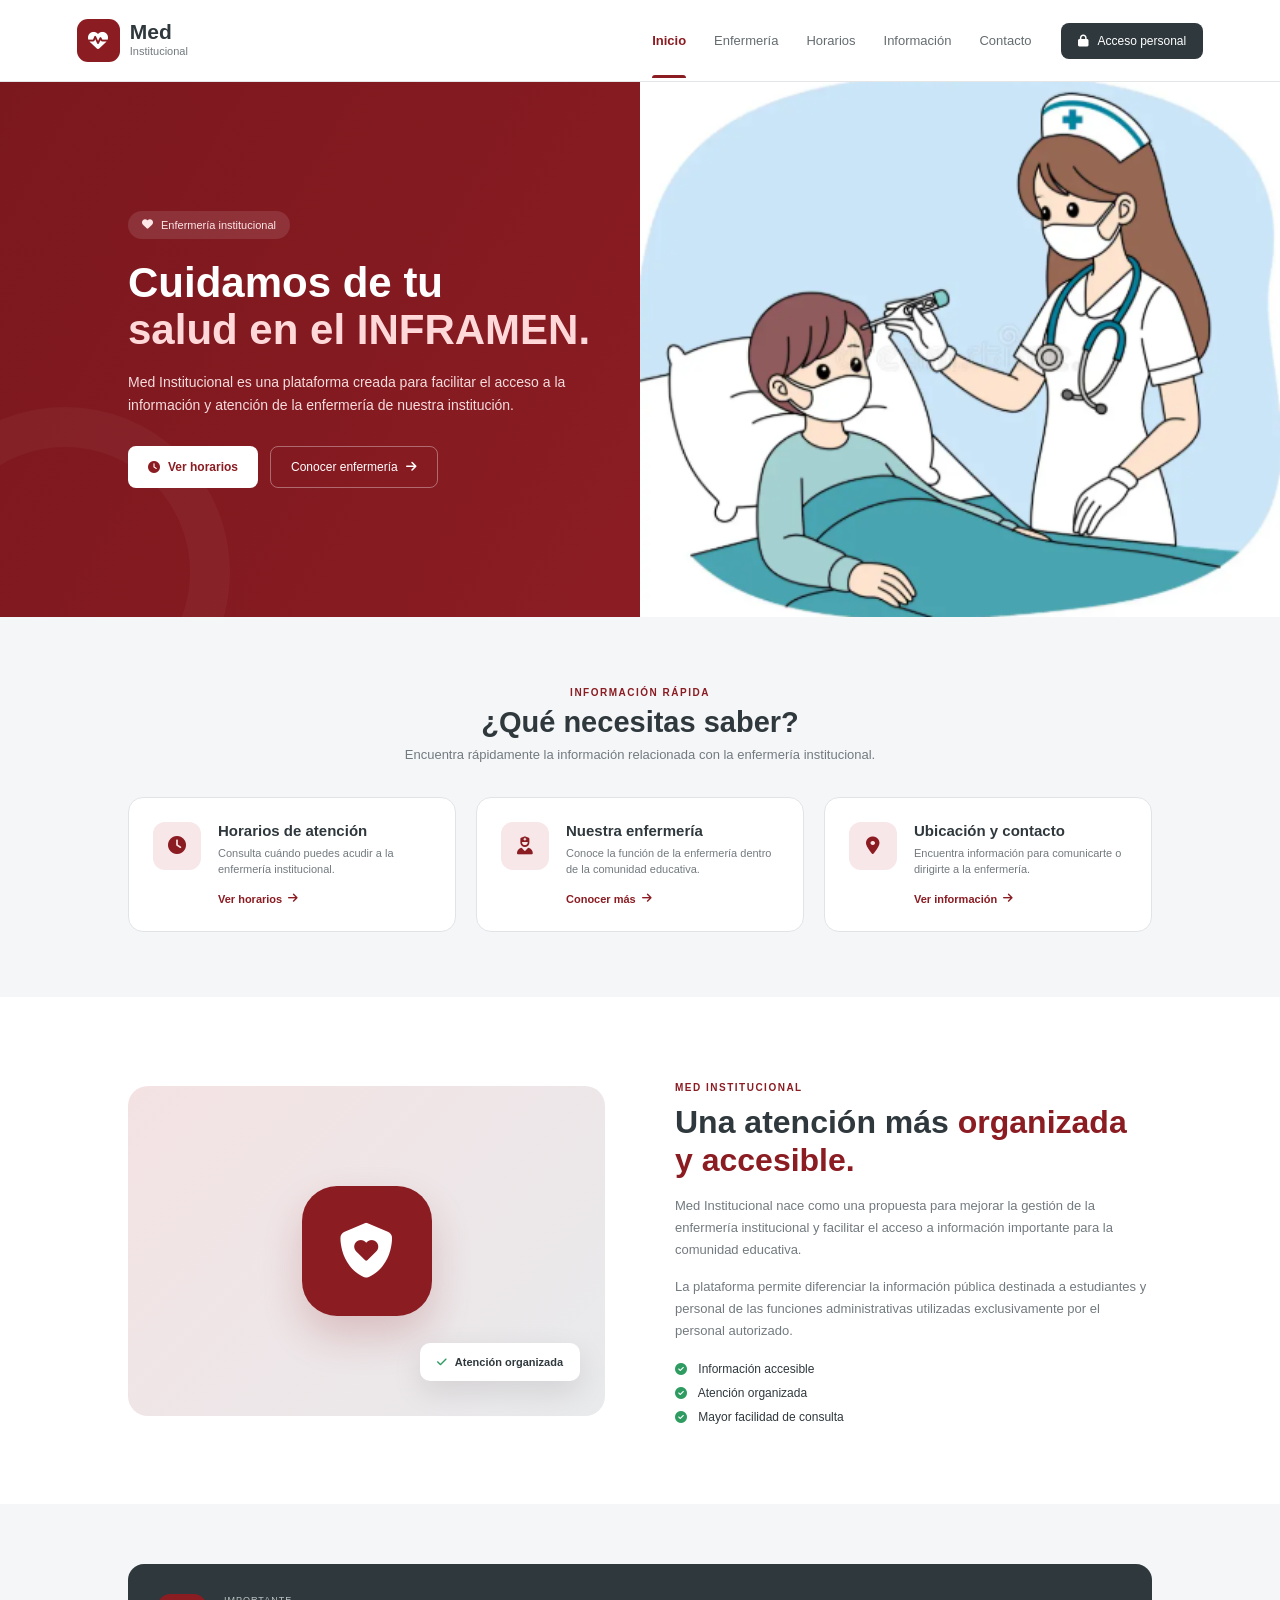
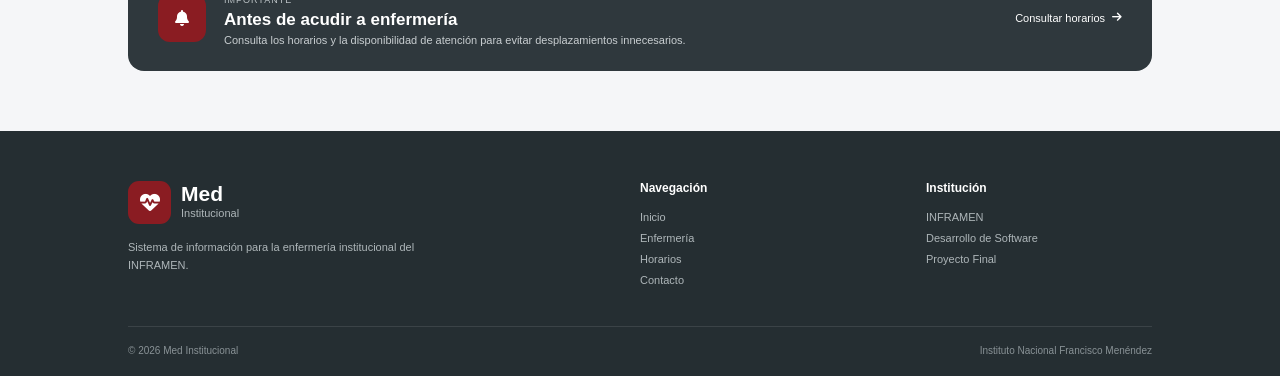
==== index.html @ 1b0b0758 "Rename pantalla_pricipal.html to index.html" ====
<!DOCTYPE html>
<html lang="es">

<head>
    <meta charset="UTF-8">
    <meta name="viewport" content="width=device-width, initial-scale=1.0">
    <title>Med Institucional | INFRAMEN</title>
    <link rel="stylesheet" href="style_principal.css">
    <!-- Font Awesome -->
    <link rel="stylesheet" href="https://cdnjs.cloudflare.com/ajax/libs/font-awesome/6.5.2/css/all.min.css">
</head>

<body>

    <!-- ==========================
         NAVEGACIÓN
    =========================== -->

    <header class="navbar">

        <div class="logo">
            <div class="logo-icon">
                <i class="fa-solid fa-heart-pulse"></i>
            </div>
            <div class="logo-text">
                <h2>Med</h2>
                <span>Institucional</span>
            </div>
        </div>

        <nav class="nav-menu">
            <a href="pantalla_principal.html" class="active">Inicio</a>
            <a href="enfermeria.html">Enfermería</a>
            <a href="horarios.html">Horarios</a>
            <a href="#informacion">Información</a>
            <a href="contacto.html">Contacto</a>
        </nav>

        <a href="#" class="staff-button">
            <i class="fa-solid fa-lock"></i>
            Acceso personal
        </a>

    </header>


    <!-- ==========================
         HERO PRINCIPAL
    =========================== -->

    <main>

        <section class="hero">

            <div class="hero-content">

                <div class="welcome-tag">
                    <i class="fa-solid fa-heart"></i>
                    Enfermería institucional
                </div>

                <h1>
                    Cuidamos de tu
                    <span>salud en el INFRAMEN.</span>
                </h1>

                <p>
                    Med Institucional es una plataforma creada para
                    facilitar el acceso a la información y atención
                    de la enfermería de nuestra institución.
                </p>

                <div class="hero-buttons">
                    <a href="horarios.html" class="btn-primary">
                        <i class="fa-solid fa-clock"></i>
                        Ver horarios
                    </a>

                    <a href="enfermeria.html" class="btn-outline">
                        Conocer enfermería
                        <i class="fa-solid fa-arrow-right"></i>
                    </a>
                </div>

            </div>


            <!-- CONTENEDOR DE IMAGEN (50% DERECHO) -->

            <div class="hero-card-container">
                <img src="imagen_doctor.png" alt="Enfermería INFRAMEN" class="hero-image">
            </div>

        </section>


        <!-- ==========================
             ACCESOS RÁPIDOS
        =========================== -->

        <section class="quick-section">

            <div class="section-title">
                <span>Información rápida</span>
                <h2>¿Qué necesitas saber?</h2>
                <p>
                    Encuentra rápidamente la información
                    relacionada con la enfermería institucional.
                </p>
            </div>

            <div class="quick-grid">

                <a href="horarios.html" class="info-card">
                    <div class="info-icon">
                        <i class="fa-solid fa-clock"></i>
                    </div>
                    <div class="info-card-content">
                        <h3>Horarios de atención</h3>
                        <p>
                            Consulta cuándo puedes acudir
                            a la enfermería institucional.
                        </p>
                        <span>
                            Ver horarios
                            <i class="fa-solid fa-arrow-right"></i>
                        </span>
                    </div>
                </a>

                <a href="enfermeria.html" class="info-card">
                    <div class="info-icon">
                        <i class="fa-solid fa-user-nurse"></i>
                    </div>
                    <div class="info-card-content">
                        <h3>Nuestra enfermería</h3>
                        <p>
                            Conoce la función de la enfermería
                            dentro de la comunidad educativa.
                        </p>
                        <span>
                            Conocer más
                            <i class="fa-solid fa-arrow-right"></i>
                        </span>
                    </div>
                </a>

                <a href="contacto.html" class="info-card">
                    <div class="info-icon">
                        <i class="fa-solid fa-location-dot"></i>
                    </div>
                    <div class="info-card-content">
                        <h3>Ubicación y contacto</h3>
                        <p>
                            Encuentra información para comunicarte
                            o dirigirte a la enfermería.
                        </p>
                        <span>
                            Ver información
                            <i class="fa-solid fa-arrow-right"></i>
                        </span>
                    </div>
                </a>

            </div>

        </section>


        <!-- ==========================
             INFORMACIÓN
        =========================== -->

        <section class="about-section" id="informacion">

            <div class="about-image">
                <div class="about-icon">
                    <i class="fa-solid fa-shield-heart"></i>
                </div>
                <div class="floating-card">
                    <i class="fa-solid fa-check"></i>
                    Atención organizada
                </div>
            </div>

            <div class="about-content">
                <span class="section-label">MED INSTITUCIONAL</span>
                <h2>
                    Una atención más
                    <span>organizada y accesible.</span>
                </h2>
                <p>
                    Med Institucional nace como una propuesta para
                    mejorar la gestión de la enfermería institucional
                    y facilitar el acceso a información importante
                    para la comunidad educativa.
                </p>
                <p>
                    La plataforma permite diferenciar la información
                    pública destinada a estudiantes y personal de las
                    funciones administrativas utilizadas exclusivamente
                    por el personal autorizado.
                </p>

                <div class="benefits">
                    <div>
                        <i class="fa-solid fa-circle-check"></i>
                        Información accesible
                    </div>
                    <div>
                        <i class="fa-solid fa-circle-check"></i>
                        Atención organizada
                    </div>
                    <div>
                        <i class="fa-solid fa-circle-check"></i>
                        Mayor facilidad de consulta
                    </div>
                </div>
            </div>

        </section>


        <!-- ==========================
             AVISO DESTACADO
        =========================== -->

        <section class="notice">

            <div class="notice-icon">
                <i class="fa-solid fa-bell"></i>
            </div>

            <div class="notice-content">
                <span>IMPORTANTE</span>
                <h2>Antes de acudir a enfermería</h2>
                <p>
                    Consulta los horarios y la disponibilidad
                    de atención para evitar desplazamientos
                    innecesarios.
                </p>
            </div>

            <a href="horarios.html">
                Consultar horarios
                <i class="fa-solid fa-arrow-right"></i>
            </a>

        </section>

    </main>


    <!-- ==========================
         FOOTER
    =========================== -->

    <footer>

        <div class="footer-main">

            <div class="footer-brand">
                <div class="logo footer-logo">
                    <div class="logo-icon">
                        <i class="fa-solid fa-heart-pulse"></i>
                    </div>
                    <div class="logo-text">
                        <h2>Med</h2>
                        <span>Institucional</span>
                    </div>
                </div>
                <p>
                    Sistema de información para la
                    enfermería institucional del INFRAMEN.
                </p>
            </div>

            <div class="footer-links">
                <h3>Navegación</h3>
                <a href="pantalla_principal.html">Inicio</a>
                <a href="enfermeria.html">Enfermería</a>
                <a href="horarios.html">Horarios</a>
                <a href="contacto.html">Contacto</a>
            </div>

            <div class="footer-links">
                <h3>Institución</h3>
                <span>INFRAMEN</span>
                <span>Desarrollo de Software</span>
                <span>Proyecto Final</span>
            </div>

        </div>

        <div class="footer-bottom">
            <span>© 2026 Med Institucional</span>
            <span>Instituto Nacional Francisco Menéndez</span>
        </div>

    </footer>

</body>
</html>
---- style_principal.css ----
/* ==========================================
   CONFIGURACIÓN GENERAL
========================================== */

* {
    margin: 0;
    padding: 0;
    box-sizing: border-box;
}

html {
    scroll-behavior: smooth;
}

body {
    font-family: "Segoe UI", Arial, sans-serif;
    background: #F5F6F8;
    color: #2F383D;
}

a {
    text-decoration: none;
}

:root {
    --primary: #8A1C22;
    --primary-dark: #681419;
    --secondary: #2F383D;
    --white: #FFFFFF;
    --light: #E5E7EB;
    --background: #F5F6F8;
    --text: #2F383D;
    --gray: #727A7F;
    --green: #2E9B61;
}


/* ==========================================
   NAVBAR
========================================== */

.navbar {
    width: 100%;
    height: 82px;
    background: white;
    border-bottom: 1px solid #E3E5E7;
    display: flex;
    align-items: center;
    padding: 0 6%;
    position: sticky;
    top: 0;
    z-index: 100;
}

/* LOGO */

.logo {
    display: flex;
    align-items: center;
    gap: 10px;
}

.logo-icon {
    width: 43px;
    height: 43px;
    border-radius: 11px;
    background: var(--primary);
    color: white;
    display: flex;
    justify-content: center;
    align-items: center;
    font-size: 20px;
}

.logo-text h2 {
    font-size: 21px;
    line-height: 18px;
    color: var(--secondary);
}

.logo-text span {
    font-size: 11px;
    color: var(--gray);
}

/* MENU */

.nav-menu {
    display: flex;
    align-items: center;
    gap: 28px;
    margin-left: auto;
    margin-right: 30px;
}

.nav-menu a {
    color: #646C70;
    font-size: 13px;
    font-weight: 500;
    position: relative;
    padding: 30px 0;
    transition: 0.2s;
}

.nav-menu a:hover {
    color: var(--primary);
}

.nav-menu a.active {
    color: var(--primary);
    font-weight: 600;
}

.nav-menu a.active::after {
    content: "";
    position: absolute;
    bottom: 0;
    left: 0;
    width: 100%;
    height: 3px;
    background: var(--primary);
    border-radius: 5px 5px 0 0;
}

/* BOTÓN PERSONAL */

.staff-button {
    background: var(--secondary);
    color: white;
    padding: 11px 17px;
    border-radius: 8px;
    font-size: 12px;
    display: flex;
    align-items: center;
    gap: 8px;
    transition: 0.2s;
}

.staff-button:hover {
    background: var(--primary);
}


/* ==========================================
   HERO (CON FONDO ROJO COMPLETO)
========================================== */

.hero {
    width: 100%;
    min-height: 500px;
    background: linear-gradient(120deg, #7B181E, #971F27);
    display: flex;
    align-items: stretch;
    justify-content: space-between;
    position: relative;
    overflow: hidden;
}

/* Círculos decorativos */
.hero::before {
    content: "";
    width: 450px;
    height: 450px;
    border: 70px solid rgba(255,255,255,0.04);
    border-radius: 50%;
    position: absolute;
    right: -170px;
    top: -170px;
    pointer-events: none;
}

.hero::after {
    content: "";
    width: 250px;
    height: 250px;
    border: 40px solid rgba(255,255,255,0.035);
    border-radius: 50%;
    position: absolute;
    left: -100px;
    bottom: -120px;
    pointer-events: none;
}

/* HERO TEXTO */

.hero-content {
    flex: 1;
    width: 50%;
    padding: 60px 40px 60px 10%;
    display: flex;
    flex-direction: column;
    justify-content: center;
    position: relative;
    z-index: 2;
}

.welcome-tag {
    display: inline-flex;
    align-items: center;
    gap: 8px;
    padding: 8px 14px;
    border-radius: 30px;
    background: rgba(255,255,255,0.11);
    color: #FFE7E8;
    font-size: 11px;
    width: fit-content;
}

.hero h1 {
    color: white;
    font-size: 42px;
    line-height: 1.12;
    margin-top: 20px;
}

.hero h1 span {
    display: block;
    color: #FFD9DA;
}

.hero-content > p {
    color: #F5DCDD;
    font-size: 14px;
    line-height: 1.7;
    max-width: 500px;
    margin-top: 18px;
}

/* BOTONES */

.hero-buttons {
    display: flex;
    gap: 12px;
    margin-top: 28px;
}

.btn-primary,
.btn-outline {
    padding: 13px 20px;
    border-radius: 8px;
    font-size: 12px;
    display: flex;
    align-items: center;
    gap: 8px;
    transition: 0.2s;
}

.btn-primary {
    background: white;
    color: var(--primary);
    font-weight: 600;
}

.btn-primary:hover {
    transform: translateY(-2px);
}

.btn-outline {
    color: white;
    border: 1px solid rgba(255,255,255,0.35);
}

.btn-outline:hover {
    background: rgba(255,255,255,0.1);
}


/* ==========================================
   IMAGEN HERO (OCUPA EL 50% DERECHO)
========================================== */

.hero-card-container {
    width: 50%;
    height: auto;
    position: relative;
    z-index: 2;
    display: flex;
}

.hero-image {
    width: 100%;
    height: 100%;
    object-fit: cover;
    border: none;
}


/* ==========================================
   INFORMACIÓN RÁPIDA
========================================== */

.quick-section {
    padding: 65px 10%;
}

.section-title {
    text-align: center;
}

.section-title > span {
    text-transform: uppercase;
    color: var(--primary);
    font-size: 10px;
    font-weight: bold;
    letter-spacing: 1.5px;
}

.section-title h2 {
    font-size: 29px;
    margin-top: 6px;
}

.section-title p {
    color: var(--gray);
    font-size: 13px;
    margin-top: 8px;
}

/* TARJETAS */

.quick-grid {
    display: grid;
    grid-template-columns: repeat(3, 1fr);
    gap: 20px;
    margin-top: 35px;
}

.info-card {
    background: white;
    border: 1px solid #E1E4E7;
    border-radius: 15px;
    padding: 24px;
    display: flex;
    gap: 17px;
    transition: 0.25s;
}

.info-card:hover {
    transform: translateY(-5px);
    border-color: #C88A8D;
    box-shadow: 0 12px 30px rgba(0,0,0,0.06);
}

.info-icon {
    min-width: 48px;
    height: 48px;
    border-radius: 12px;
    background: #F7E7E8;
    color: var(--primary);
    display: flex;
    justify-content: center;
    align-items: center;
    font-size: 18px;
}

.info-card-content h3 {
    font-size: 15px;
    color: var(--secondary);
}

.info-card-content p {
    color: var(--gray);
    font-size: 11px;
    line-height: 1.5;
    margin-top: 6px;
}

.info-card-content span {
    display: inline-flex;
    align-items: center;
    gap: 6px;
    color: var(--primary);
    font-size: 11px;
    font-weight: 600;
    margin-top: 15px;
}


/* ==========================================
   ABOUT
========================================== */

.about-section {
    background: white;
    padding: 80px 10%;
    display: grid;
    grid-template-columns: 1fr 1fr;
    gap: 70px;
    align-items: center;
}

.about-image {
    height: 330px;
    border-radius: 20px;
    background: linear-gradient(135deg, #F4E2E3, #E8EAEC);
    display: flex;
    align-items: center;
    justify-content: center;
    position: relative;
}

.about-icon {
    width: 130px;
    height: 130px;
    border-radius: 35px;
    background: var(--primary);
    color: white;
    display: flex;
    align-items: center;
    justify-content: center;
    font-size: 55px;
    box-shadow: 0 20px 40px rgba(138,28,34,0.2);
}

.floating-card {
    position: absolute;
    bottom: 35px;
    right: 25px;
    background: white;
    padding: 13px 17px;
    border-radius: 10px;
    box-shadow: 0 10px 30px rgba(0,0,0,0.1);
    font-size: 11px;
    font-weight: 600;
}

.floating-card i {
    color: var(--green);
    margin-right: 5px;
}

.section-label {
    color: var(--primary);
    font-size: 10px;
    font-weight: bold;
    letter-spacing: 1.5px;
}

.about-content h2 {
    font-size: 32px;
    line-height: 1.2;
    margin-top: 8px;
}

.about-content h2 span {
    color: var(--primary);
}

.about-content p {
    color: var(--gray);
    font-size: 13px;
    line-height: 1.7;
    margin-top: 15px;
}

.benefits {
    display: flex;
    flex-direction: column;
    gap: 10px;
    margin-top: 20px;
}

.benefits div {
    font-size: 12px;
    color: var(--secondary);
}

.benefits i {
    color: var(--green);
    margin-right: 8px;
}


/* ==========================================
   AVISO
========================================== */

.notice {
    margin: 60px 10%;
    background: var(--secondary);
    border-radius: 16px;
    padding: 25px 30px;
    display: flex;
    align-items: center;
    gap: 18px;
    color: white;
}

.notice-icon {
    width: 48px;
    height: 48px;
    min-width: 48px;
    border-radius: 12px;
    background: var(--primary);
    display: flex;
    align-items: center;
    justify-content: center;
}

.notice-content {
    flex: 1;
}

.notice-content span {
    color: #BFC6C9;
    font-size: 9px;
    letter-spacing: 1px;
}

.notice-content h2 {
    font-size: 17px;
    margin-top: 3px;
}

.notice-content p {
    color: #C9CED1;
    font-size: 11px;
    margin-top: 4px;
}

.notice > a {
    color: white;
    font-size: 11px;
    display: flex;
    align-items: center;
    gap: 7px;
    white-space: nowrap;
}


/* ==========================================
   FOOTER
========================================== */

footer {
    background: #252E32;
    color: white;
    padding: 50px 10% 20px;
}

.footer-main {
    display: grid;
    grid-template-columns: 2fr 1fr 1fr;
    gap: 60px;
}

.footer-brand p {
    color: #AEB6B9;
    font-size: 11px;
    line-height: 1.6;
    max-width: 300px;
    margin-top: 15px;
}

.footer-logo .logo-text h2 {
    color: white;
}

.footer-logo .logo-text span {
    color: #AEB6B9;
}

.footer-links {
    display: flex;
    flex-direction: column;
    gap: 9px;
}

.footer-links h3 {
    font-size: 12px;
    margin-bottom: 7px;
}

.footer-links a,
.footer-links span {
    color: #AEB6B9;
    font-size: 11px;
}

.footer-links a:hover {
    color: white;
}

.footer-bottom {
    border-top: 1px solid rgba(255,255,255,0.1);
    margin-top: 40px;
    padding-top: 18px;
    display: flex;
    justify-content: space-between;
    color: #899296;
    font-size: 10px;
}


/* ==========================================
   RESPONSIVE
========================================== */

@media (max-width: 1000px) {
    .nav-menu {
        gap: 15px;
    }

    .hero-content {
        padding-left: 7%;
    }

    .quick-section,
    .about-section {
        padding-left: 7%;
        padding-right: 7%;
    }

    .quick-grid {
        grid-template-columns: 1fr;
    }

    .about-section {
        grid-template-columns: 1fr;
        gap: 40px;
    }
}


@media (max-width: 800px) {
    .navbar {
        padding: 0 20px;
    }

    .nav-menu {
        display: none;
    }

    .staff-button {
        margin-left: auto;
    }

    .hero {
        flex-direction: column;
    }

    .hero-content {
        width: 100%;
        padding: 40px 25px;
    }

    .hero-card-container {
        width: 100%;
        height: 300px;
    }

    .hero h1 {
        font-size: 34px;
    }

    .quick-section {
        padding: 50px 25px;
    }

    .about-section {
        padding: 55px 25px;
    }

    .notice {
        margin: 40px 25px;
        flex-wrap: wrap;
    }

    .footer-main {
        grid-template-columns: 1fr;
        gap: 35px;
    }

    footer {
        padding: 40px 25px 20px;
    }
}


@media (max-width: 500px) {
    .logo-text {
        display: none;
    }

    .staff-button {
        font-size: 10px;
        padding: 9px 11px;
    }

    .hero h1 {
        font-size: 28px;
    }

    .hero-buttons {
        flex-direction: column;
    }

    .btn-primary,
    .btn-outline {
        justify-content: center;
    }

    .about-image {
        height: 250px;
    }

    .notice > a {
        width: 100%;
        justify-content: center;
        padding-top: 8px;
    }

    .footer-bottom {
        flex-direction: column;
        gap: 8px;
    }
}
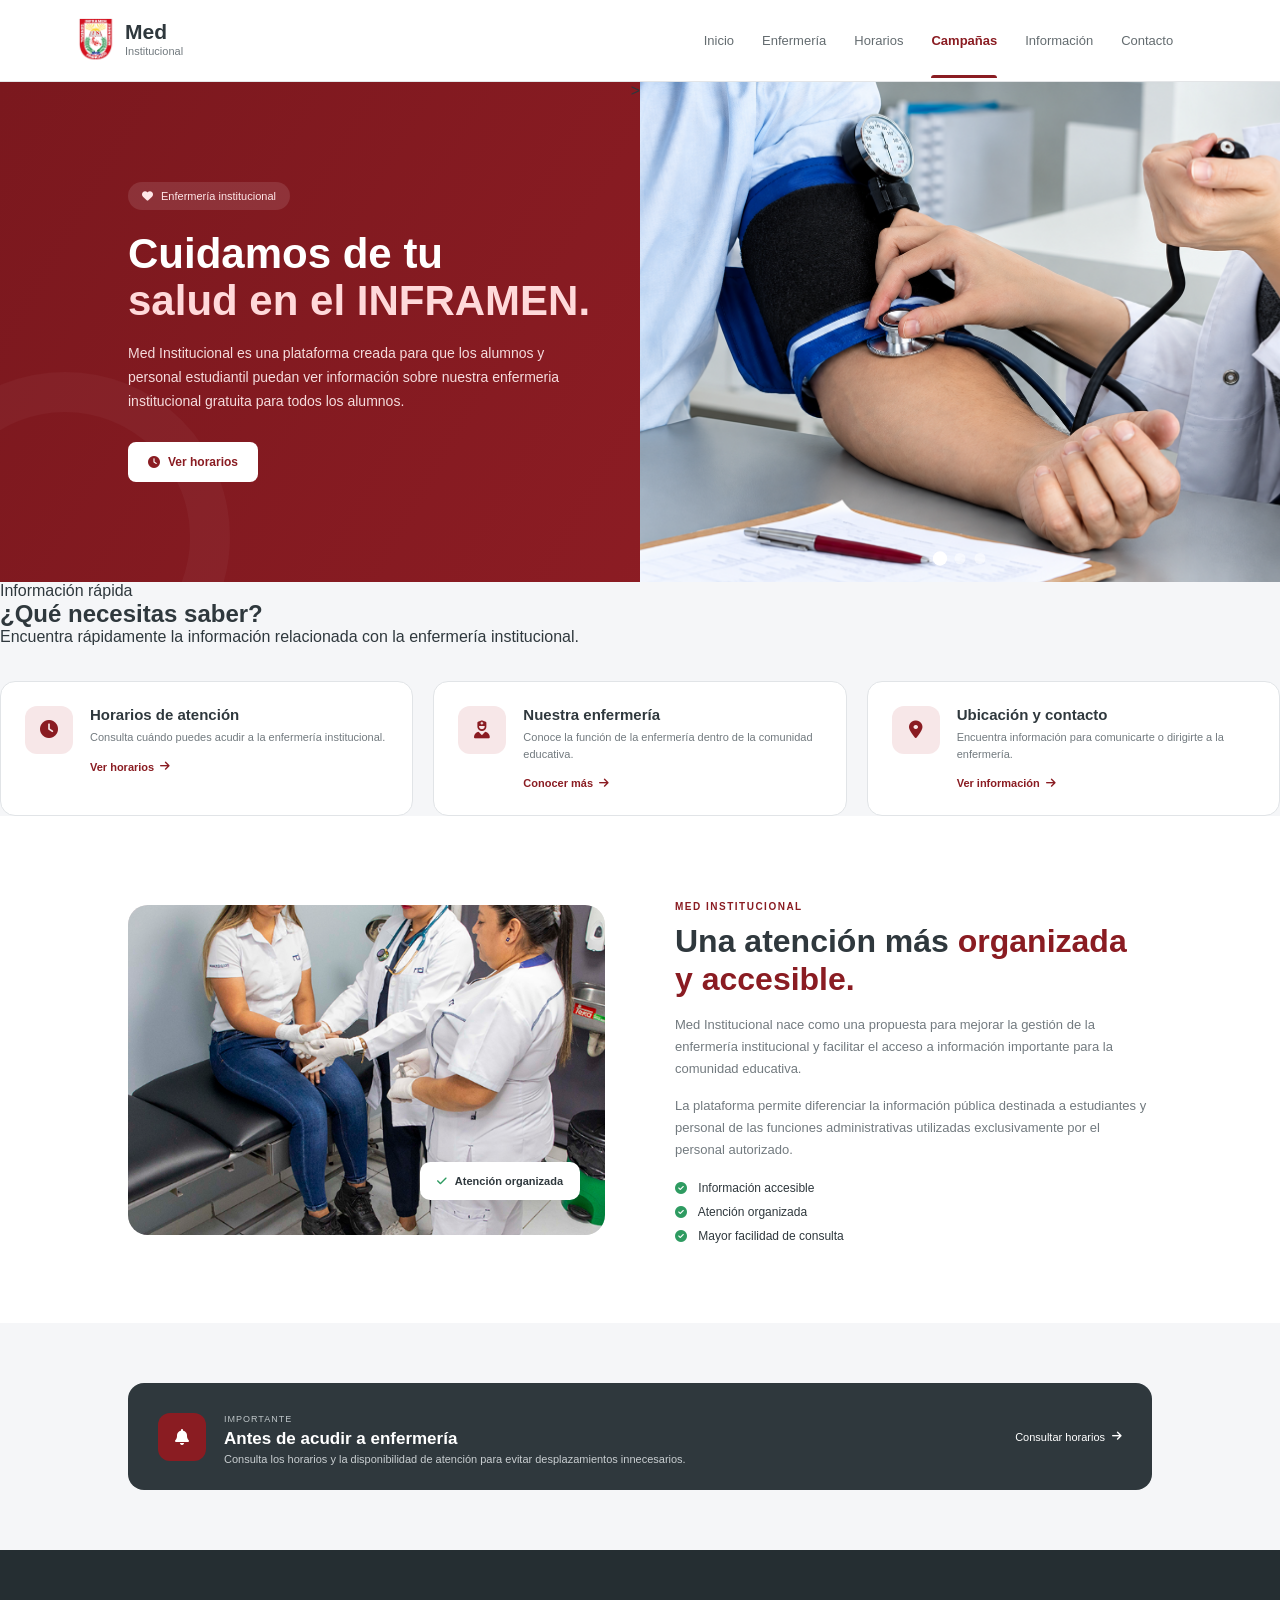
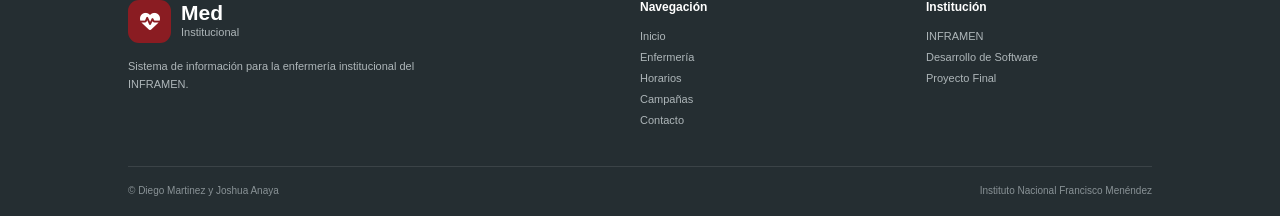
==== commit 9c72a0c9: "Add files via upload" ====
--- a/index.html
+++ b/index.html
@@ -9,39 +9,81 @@
     <!-- Font Awesome -->
     <link rel="stylesheet" href="https://cdnjs.cloudflare.com/ajax/libs/font-awesome/6.5.2/css/all.min.css">
 </head>
-
+<script src="menu.js"></script>
+    <script>
+document.addEventListener('DOMContentLoaded', function () {
+    var carrusel = document.getElementById('heroCarousel');
+    var contenedorPuntos = document.getElementById('heroDots');
+    if (!carrusel || !contenedorPuntos) return;
+
+    var slides = carrusel.querySelectorAll('.hero-slide');
+    var actual = 0;
+    var intervalo;
+
+    // Crear un punto por cada imagen
+    slides.forEach(function (_, i) {
+        var punto = document.createElement('button');
+        punto.setAttribute('aria-label', 'Ir a la imagen ' + (i + 1));
+        punto.addEventListener('click', function () {
+            mostrar(i);
+            reiniciar();
+        });
+        contenedorPuntos.appendChild(punto);
+    });
+
+    var puntos = contenedorPuntos.querySelectorAll('button');
+
+    function mostrar(n) {
+        slides[actual].classList.remove('active');
+        puntos[actual].classList.remove('active');
+        actual = n;
+        slides[actual].classList.add('active');
+        puntos[actual].classList.add('active');
+    }
+
+    function siguiente() {
+        mostrar((actual + 1) % slides.length);
+    }
+
+    function reiniciar() {
+        clearInterval(intervalo);
+        intervalo = setInterval(siguiente, 4000);
+    }
+
+    puntos[0].classList.add('active');
+    intervalo = setInterval(siguiente, 4000);
+});
+</script>
 <body>
 
     <!-- ==========================
          NAVEGACIÓN
     =========================== -->
 
-    <header class="navbar">
-
-        <div class="logo">
-            <div class="logo-icon">
-                <i class="fa-solid fa-heart-pulse"></i>
-            </div>
-            <div class="logo-text">
-                <h2>Med</h2>
-                <span>Institucional</span>
-            </div>
-        </div>
-
-        <nav class="nav-menu">
-            <a href="pantalla_principal.html" class="active">Inicio</a>
-            <a href="enfermeria.html">Enfermería</a>
-            <a href="horarios.html">Horarios</a>
-            <a href="#informacion">Información</a>
-            <a href="contacto.html">Contacto</a>
-        </nav>
-
-        <a href="#" class="staff-button">
-            <i class="fa-solid fa-lock"></i>
-            Acceso personal
-        </a>
-
-    </header>
+<header class="navbar">
+    <div class="logo">
+        <img src="logo_inframen.png" alt="Logo Med Institucional" class="logo-img">
+        <div class="logo-text"><h2>Med</h2><span>Institucional</span></div>
+    </div>
+
+    <nav class="nav-menu" id="navMenu">
+        <a href="pantalla_principal.html">Inicio</a>
+        <a href="enfermeria.html">Enfermería</a>
+        <a href="horarios.html">Horarios</a>
+        <a href="campañas.html" class="active">Campañas</a>
+        <a href="pantalla_principal.html#informacion">Información</a>
+        <a href="contacto.html">Contacto</a>
+      
+    </nav>
+
+   
+
+    <button class="menu-toggle" id="menuToggle" aria-label="Abrir menú" aria-expanded="false">
+        <i class="fa-solid fa-bars"></i>
+    </button>
+</header>
+
+<div class="menu-overlay" id="menuOverlay"></div>
 
 
     <!-- ==========================
@@ -66,8 +108,8 @@
 
                 <p>
                     Med Institucional es una plataforma creada para
-                    facilitar el acceso a la información y atención
-                    de la enfermería de nuestra institución.
+                    que los alumnos y personal estudiantil puedan ver información sobre nuestra 
+                    enfermeria institucional gratuita para todos los alumnos.
                 </p>
 
                 <div class="hero-buttons">
@@ -75,22 +117,22 @@
                         <i class="fa-solid fa-clock"></i>
                         Ver horarios
                     </a>
-
-                    <a href="enfermeria.html" class="btn-outline">
-                        Conocer enfermería
-                        <i class="fa-solid fa-arrow-right"></i>
-                    </a>
                 </div>
 
             </div>
 
 
-            <!-- CONTENEDOR DE IMAGEN (50% DERECHO) -->
-
-            <div class="hero-card-container">
-                <img src="imagen_doctor.png" alt="Enfermería INFRAMEN" class="hero-image">
-            </div>
-
+         >
+
+          <!-- CARRUSEL DE IMÁGENES (50% DERECHO) -->
+
+<div class="hero-card-container hero-carousel" id="heroCarousel">
+    <img src="imagen_doctor.png" alt="Enfermería INFRAMEN 1" class="hero-slide active">
+    <img src="donacio.png" alt="Enfermería INFRAMEN 2" class="hero-slide">
+    <img src="imagenes/hero3.jpg" alt="Enfermería INFRAMEN 3" class="hero-slide">
+
+    <div class="hero-dots" id="heroDots"></div>
+</div>
         </section>
 
 
@@ -167,21 +209,22 @@
         </section>
 
 
+   
+
+
         <!-- ==========================
              INFORMACIÓN
         =========================== -->
 
         <section class="about-section" id="informacion">
 
-            <div class="about-image">
-                <div class="about-icon">
-                    <i class="fa-solid fa-shield-heart"></i>
-                </div>
-                <div class="floating-card">
-                    <i class="fa-solid fa-check"></i>
-                    Atención organizada
-                </div>
-            </div>
+<div class="about-image">
+    <img src="doctores_revisando.png" alt="Atención en la enfermería del INFRAMEN" class="about-photo">
+    <div class="floating-card">
+        <i class="fa-solid fa-check"></i>
+        Atención organizada
+    </div>
+</div>
 
             <div class="about-content">
                 <span class="section-label">MED INSTITUCIONAL</span>
@@ -280,6 +323,7 @@
                 <a href="pantalla_principal.html">Inicio</a>
                 <a href="enfermeria.html">Enfermería</a>
                 <a href="horarios.html">Horarios</a>
+                <a href="campañas.html">Campañas</a>
                 <a href="contacto.html">Contacto</a>
             </div>
 
@@ -293,11 +337,11 @@
         </div>
 
         <div class="footer-bottom">
-            <span>© 2026 Med Institucional</span>
+            <span>© Diego Martinez y Joshua Anaya</span>
             <span>Instituto Nacional Francisco Menéndez</span>
         </div>
 
     </footer>
 
 </body>
-</html>
+</html>
--- a/style_principal.css
+++ b/style_principal.css
@@ -286,34 +286,24 @@
 
 
 /* ==========================================
-   INFORMACIÓN RÁPIDA
-========================================== */
-
-.quick-section {
-    padding: 65px 10%;
-}
-
-.section-title {
-    text-align: center;
-}
-
-.section-title > span {
-    text-transform: uppercase;
-    color: var(--primary);
-    font-size: 10px;
-    font-weight: bold;
-    letter-spacing: 1.5px;
-}
-
-.section-title h2 {
-    font-size: 29px;
-    margin-top: 6px;
-}
-
-.section-title p {
-    color: var(--gray);
-    font-size: 13px;
-    margin-top: 8px;
+   IMAGEN DE LA SECCIÓN INFORMACIÓN
+========================================== */
+
+.about-image {
+    height: auto;
+    overflow: hidden;
+    background: none;
+}
+
+.about-image .about-photo {
+    position: static;
+    width: 100%;
+    height: auto;
+    display: block;
+}
+
+.about-image .floating-card {
+    z-index: 2;
 }
 
 /* TARJETAS */
@@ -714,4 +704,181 @@
         flex-direction: column;
         gap: 8px;
     }
+}
+/* ==========================================
+   MENÚ RESPONSIVE (SIDEBAR EN CELULAR)
+========================================== */
+
+.navbar .menu-toggle {
+    display: none;
+    background: none;
+    border: none;
+    font-size: 22px;
+    color: #2F383D;
+    cursor: pointer;
+    padding: 8px;
+    margin-left: 10px;
+}
+
+.menu-overlay {
+    display: none;
+    position: fixed;
+    top: 0;
+    left: 0;
+    width: 100%;
+    height: 100%;
+    background: rgba(0, 0, 0, 0.45);
+    z-index: 90;
+}
+
+.menu-overlay.show { display: block; }
+
+.navbar .nav-menu a.menu-staff { display: none; }
+
+@media (max-width: 900px) {
+
+    .navbar .menu-toggle { display: block; }
+
+    .navbar .staff-button { margin-left: auto; }
+
+    .navbar .nav-menu {
+        display: flex;
+        position: fixed;
+        top: 0;
+        right: 0;
+        width: 270px;
+        max-width: 80%;
+        height: 100vh;
+        background: white;
+        flex-direction: column;
+        align-items: stretch;
+        gap: 0;
+        margin: 0;
+        padding: 85px 0 20px;
+        box-shadow: -8px 0 30px rgba(0, 0, 0, 0.15);
+        transform: translateX(100%);
+        transition: transform 0.3s ease;
+        z-index: 200;
+    }
+
+    .navbar .nav-menu.open { transform: translateX(0); }
+
+    .navbar .nav-menu a {
+        padding: 16px 24px;
+        font-size: 15px;
+        border-bottom: 1px solid #F0F0F0;
+    }
+
+    .navbar .nav-menu a.active { background: #F7E7E8; }
+
+    .navbar .nav-menu a.active::after { display: none; }
+
+    .navbar .nav-menu a.menu-staff {
+        display: block;
+        margin: 20px 24px 0;
+        background: #2F383D;
+        color: white;
+        text-align: center;
+        border-radius: 8px;
+        border-bottom: none;
+    }
+}
+
+@media (max-width: 600px) {
+    .navbar .staff-button { display: none; }
+    .navbar .menu-toggle { margin-left: auto; }
+}
+/* ==========================================
+   LOGO CON IMAGEN
+========================================== */
+
+.navbar .logo-img {
+    height: 48px;
+    width: auto;
+    max-width: 180px;
+    object-fit: contain;
+    display: block;
+}
+
+.footer-logo .logo-img {
+    height: 48px;
+    width: auto;
+    max-width: 180px;
+    object-fit: contain;
+    display: block;
+    background: white;
+    padding: 5px;
+    border-radius: 10px;
+}
+
+/* ==========================================
+   CARRUSEL DE LA PORTADA
+========================================== */
+
+.hero-carousel {
+    position: relative;
+    overflow: hidden;
+}
+
+.hero-carousel .hero-slide {
+    position: absolute;
+    top: 0;
+    left: 0;
+    width: 100%;
+    height: 100%;
+    object-fit: cover;
+    opacity: 0;
+    transition: opacity 1s ease;
+}
+
+.hero-carousel .hero-slide.active {
+    opacity: 1;
+}
+
+.hero-dots {
+    position: absolute;
+    bottom: 18px;
+    left: 50%;
+    transform: translateX(-50%);
+    display: flex;
+    gap: 9px;
+    z-index: 5;
+}
+
+.hero-dots button {
+    width: 11px;
+    height: 11px;
+    border-radius: 50%;
+    border: none;
+    background: rgba(255, 255, 255, 0.55);
+    cursor: pointer;
+    padding: 0;
+    transition: 0.2s;
+}
+
+.hero-dots button.active {
+    background: white;
+    transform: scale(1.3);
+}
+
+/* ==========================================
+   IMAGEN DE LA SECCIÓN INFORMACIÓN
+========================================== */
+
+.about-image {
+    overflow: hidden;
+}
+
+.about-image .about-photo {
+    position: absolute;
+    top: 0;
+    left: 0;
+    width: 100%;
+    height: 100%;
+    object-fit: cover;
+    display: block;
+}
+
+.about-image .floating-card {
+    z-index: 2;
 }
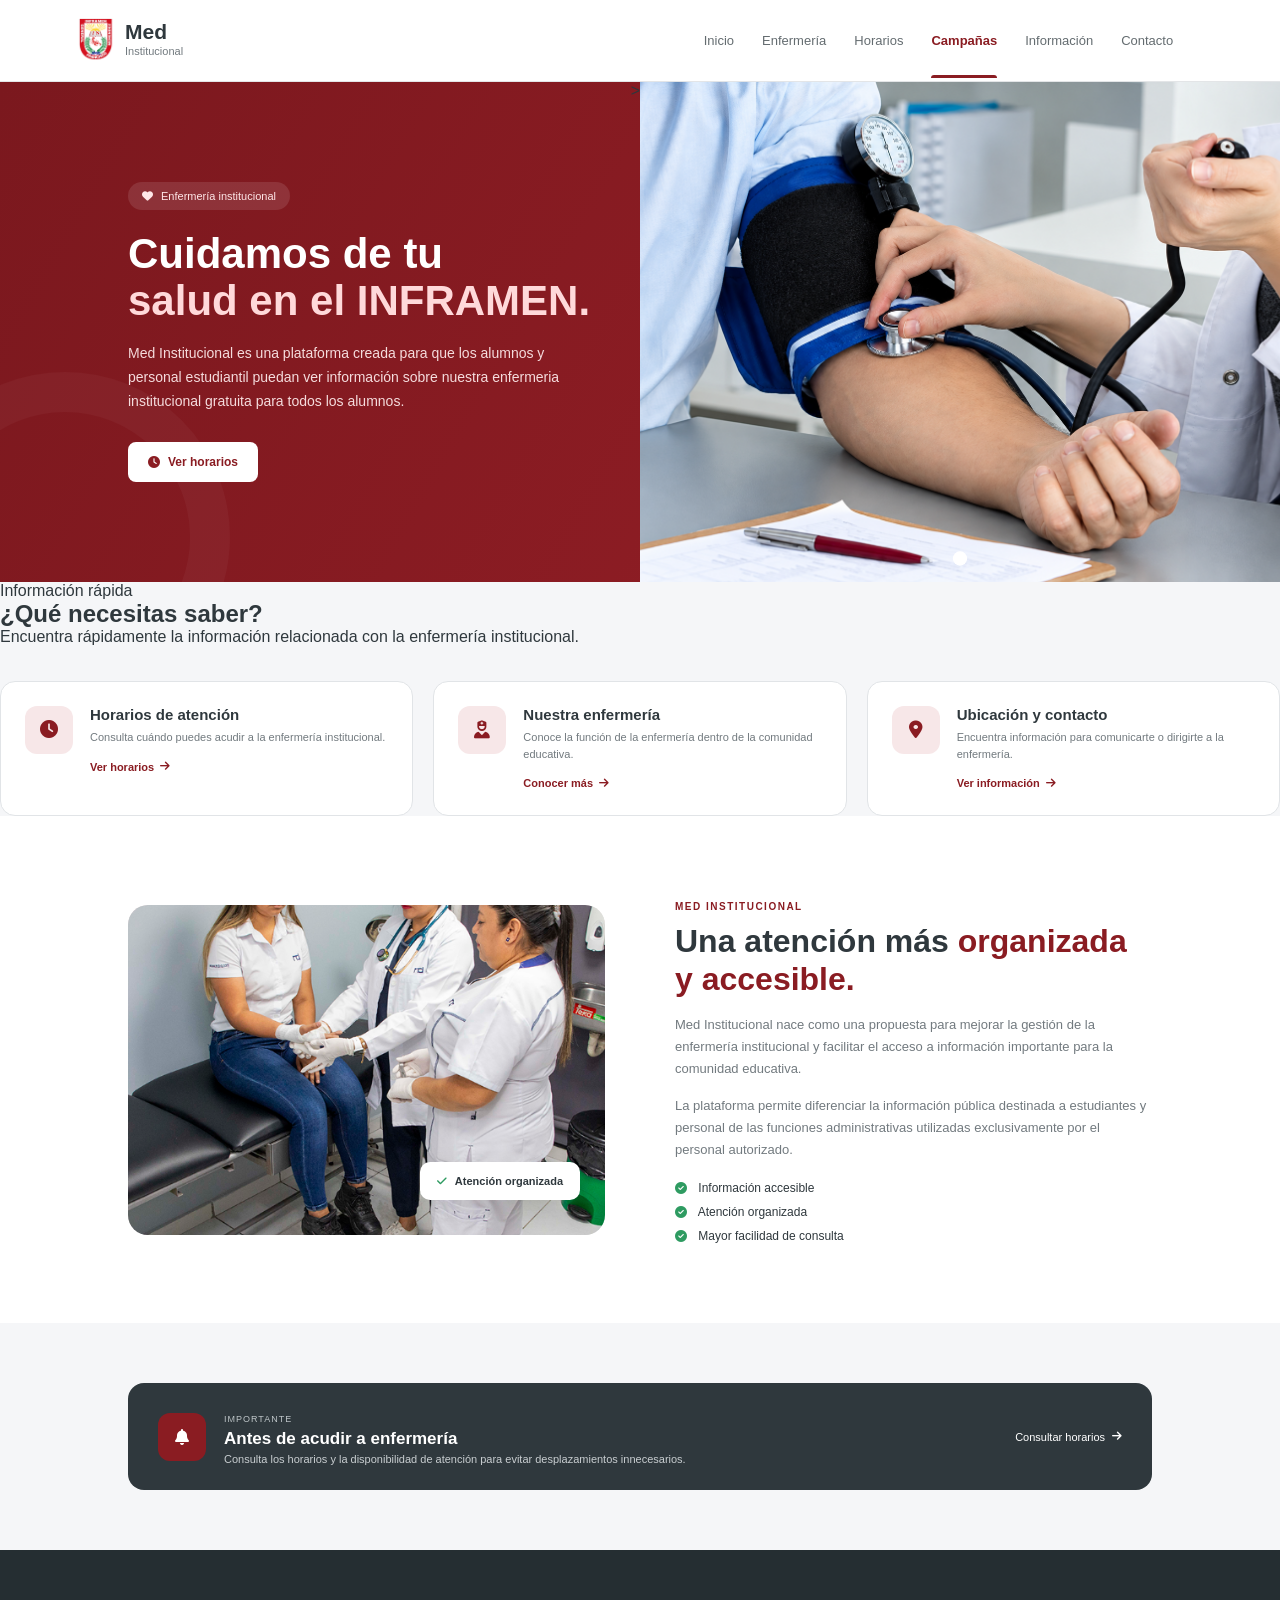
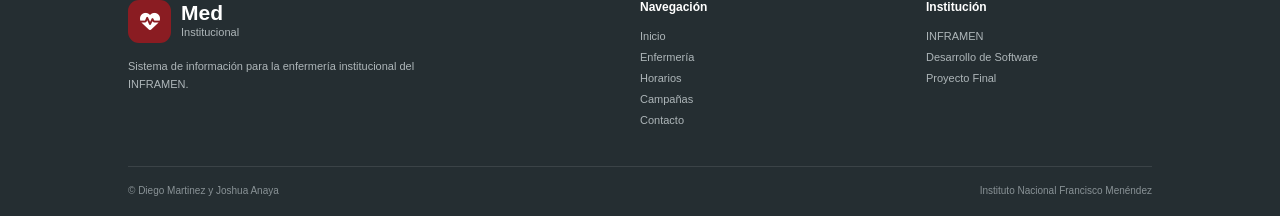
==== commit eae64275: "Add files via upload" ====
--- a/index.html
+++ b/index.html
@@ -128,9 +128,6 @@
 
 <div class="hero-card-container hero-carousel" id="heroCarousel">
     <img src="imagen_doctor.png" alt="Enfermería INFRAMEN 1" class="hero-slide active">
-    <img src="donacio.png" alt="Enfermería INFRAMEN 2" class="hero-slide">
-    <img src="imagenes/hero3.jpg" alt="Enfermería INFRAMEN 3" class="hero-slide">
-
     <div class="hero-dots" id="heroDots"></div>
 </div>
         </section>
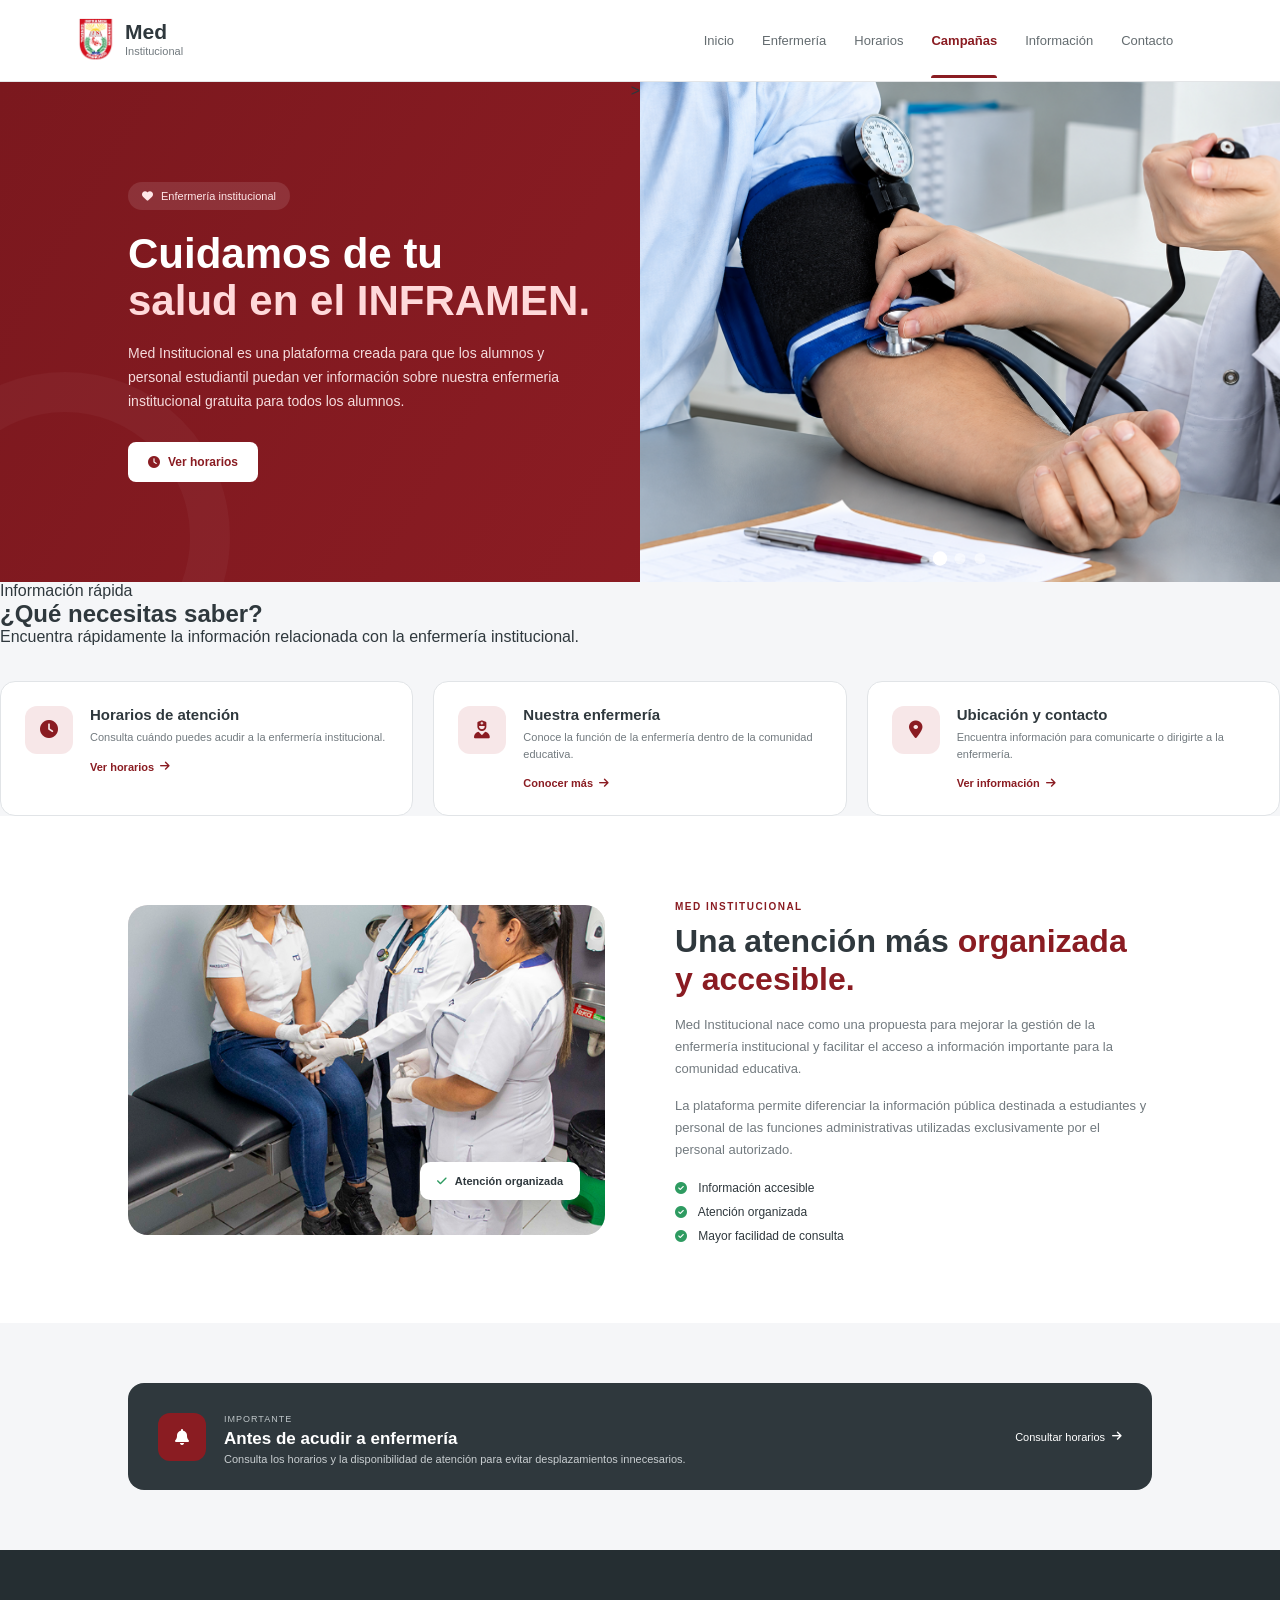
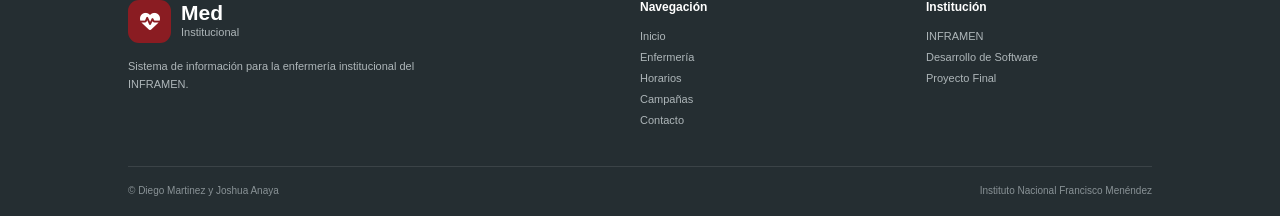
==== commit 76af096b: "Add files via upload" ====
--- a/index.html
+++ b/index.html
@@ -128,6 +128,9 @@
 
 <div class="hero-card-container hero-carousel" id="heroCarousel">
     <img src="imagen_doctor.png" alt="Enfermería INFRAMEN 1" class="hero-slide active">
+    <img src="donacion.png" alt="Enfermería INFRAMEN 2" class="hero-slide">
+    <img src="imagen2.png" alt="Enfermería INFRAMEN 3" class="hero-slide">
+
     <div class="hero-dots" id="heroDots"></div>
 </div>
         </section>
